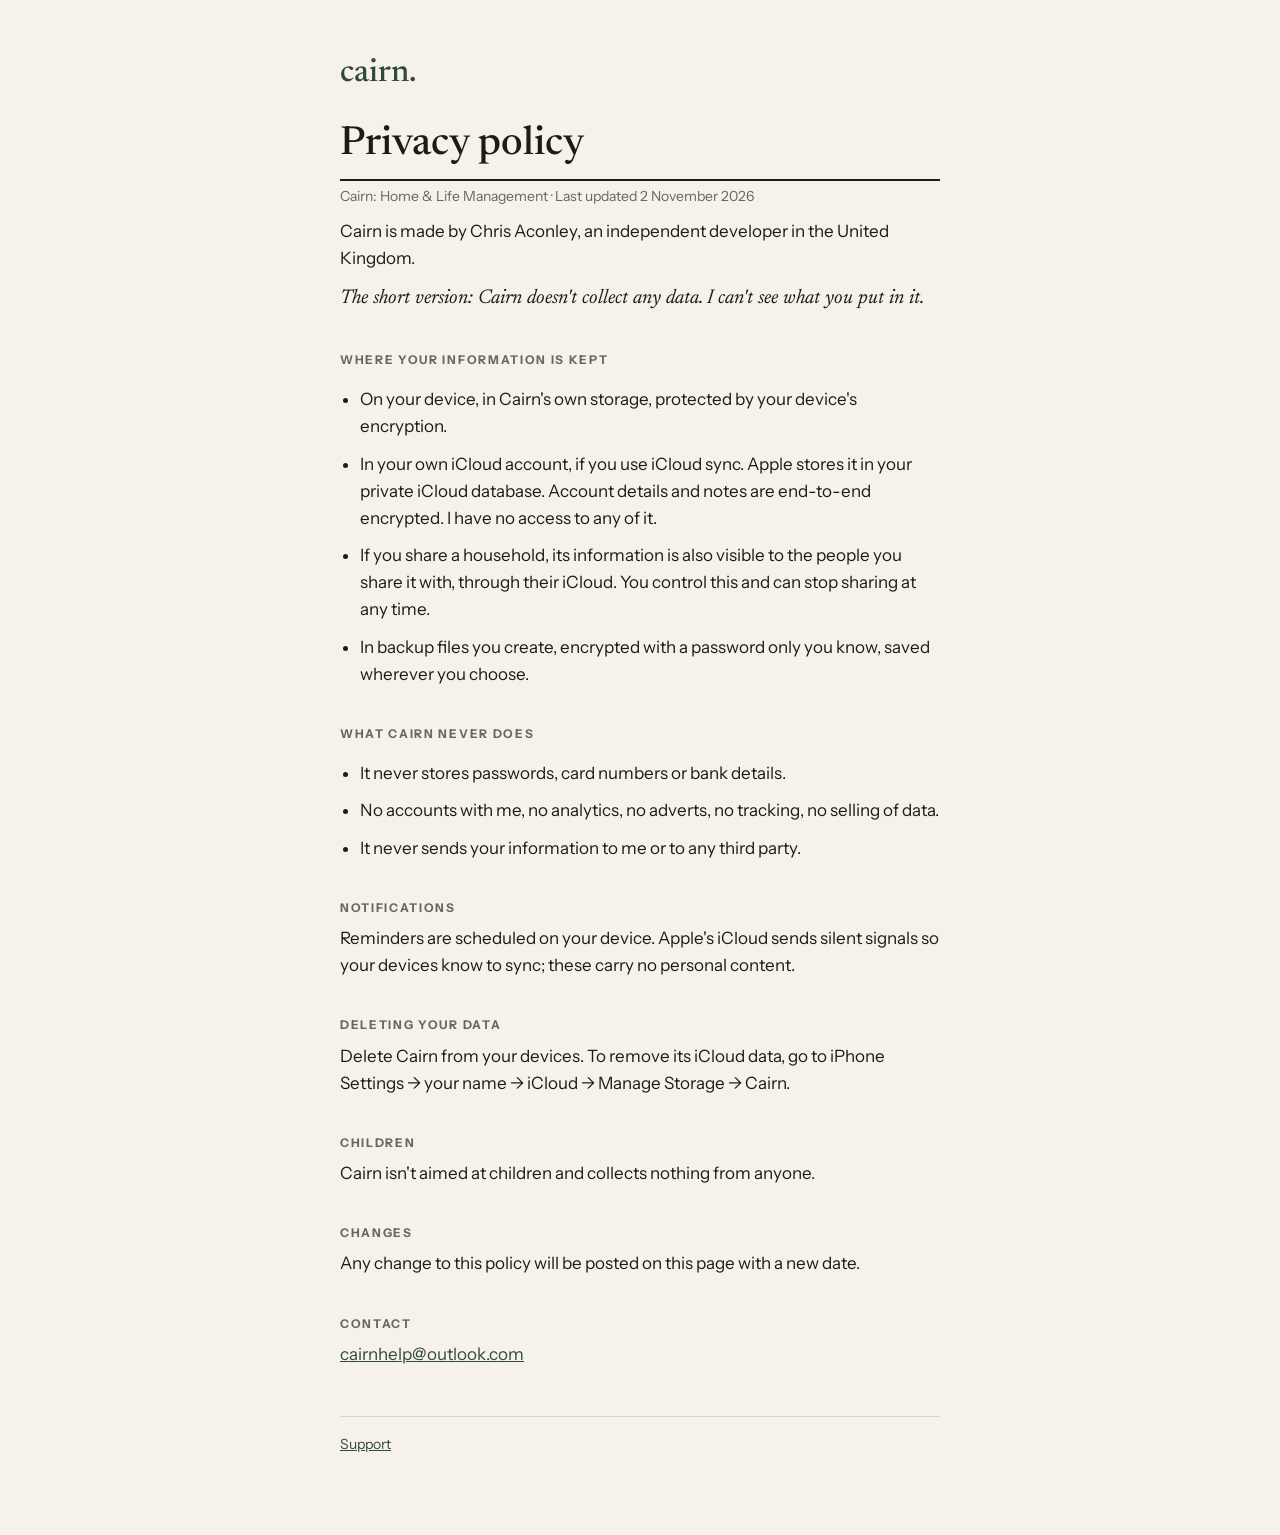
==== privacy.html @ 6e671b6a "Add files via upload" ====
<!doctype html><html lang="en-GB"><head><meta charset="utf-8"><meta name="viewport" content="width=device-width,initial-scale=1"><link rel="preconnect" href="https://fonts.googleapis.com"><link href="https://fonts.googleapis.com/css2?family=Newsreader:ital,opsz,wght@0,6..72,500;1,6..72,400&family=Instrument+Sans:wght@400;600&display=swap" rel="stylesheet"><link rel="stylesheet" href="style.css"><title>Cairn Privacy Policy</title></head><body><main>
<a class="mark" href="./">cairn.</a>
<h1>Privacy policy</h1>
<p class="meta">Cairn: Home &amp; Life Management · Last updated 2 November 2026</p>
<p>Cairn is made by Chris Aconley, an independent developer in the United Kingdom.</p>
<p class="lede">The short version: Cairn doesn't collect any data. I can't see what you put in it.</p>
<h2>Where your information is kept</h2>
<ul>
<li>On your device, in Cairn's own storage, protected by your device's encryption.</li>
<li>In your own iCloud account, if you use iCloud sync. Apple stores it in your private iCloud database. Account details and notes are end-to-end encrypted. I have no access to any of it.</li>
<li>If you share a household, its information is also visible to the people you share it with, through their iCloud. You control this and can stop sharing at any time.</li>
<li>In backup files you create, encrypted with a password only you know, saved wherever you choose.</li>
</ul>
<h2>What Cairn never does</h2>
<ul>
<li>It never stores passwords, card numbers or bank details.</li>
<li>No accounts with me, no analytics, no adverts, no tracking, no selling of data.</li>
<li>It never sends your information to me or to any third party.</li>
</ul>
<h2>Notifications</h2>
<p>Reminders are scheduled on your device. Apple's iCloud sends silent signals so your devices know to sync; these carry no personal content.</p>
<h2>Deleting your data</h2>
<p>Delete Cairn from your devices. To remove its iCloud data, go to iPhone Settings → your name → iCloud → Manage Storage → Cairn.</p>
<h2>Children</h2>
<p>Cairn isn't aimed at children and collects nothing from anyone.</p>
<h2>Changes</h2>
<p>Any change to this policy will be posted on this page with a new date.</p>
<h2>Contact</h2>
<p><a href="mailto:cairnhelp@outlook.com">cairnhelp@outlook.com</a></p>
<footer><a href="./">Support</a></footer>
</main></body></html>
---- style.css ----
:root{--paper:#F6F2EA;--ink:#1C1B19;--rule:#D9D2C5;--quiet:#6B655C;--accent:#2F4A3D}
@media (prefers-color-scheme:dark){:root{--paper:#191814;--ink:#EDE6D8;--rule:#34312A;--quiet:#A39C8E;--accent:#9FC2AE}}
*{box-sizing:border-box}
body{margin:0;background:var(--paper);color:var(--ink);font:17px/1.6 "Instrument Sans",system-ui,sans-serif}
main{max-width:640px;margin:0 auto;padding:48px 20px 80px}
.mark{font-family:Newsreader,Georgia,serif;font-size:32px;font-weight:500;color:var(--accent);text-decoration:none}
h1{font-family:Newsreader,Georgia,serif;font-weight:500;font-size:40px;line-height:1.1;margin:24px 0 4px;border-bottom:2px solid var(--ink);padding-bottom:12px}
h2{font-size:12px;letter-spacing:.14em;text-transform:uppercase;color:var(--quiet);margin:36px 0 8px}
.lede{font-family:Newsreader,Georgia,serif;font-style:italic;font-size:20px}
p,li{margin:0 0 10px}ul{padding-left:20px}
.meta,footer{color:var(--quiet);font-size:14px}
footer{margin-top:48px;border-top:1px solid var(--rule);padding-top:16px}
a{color:var(--accent)}
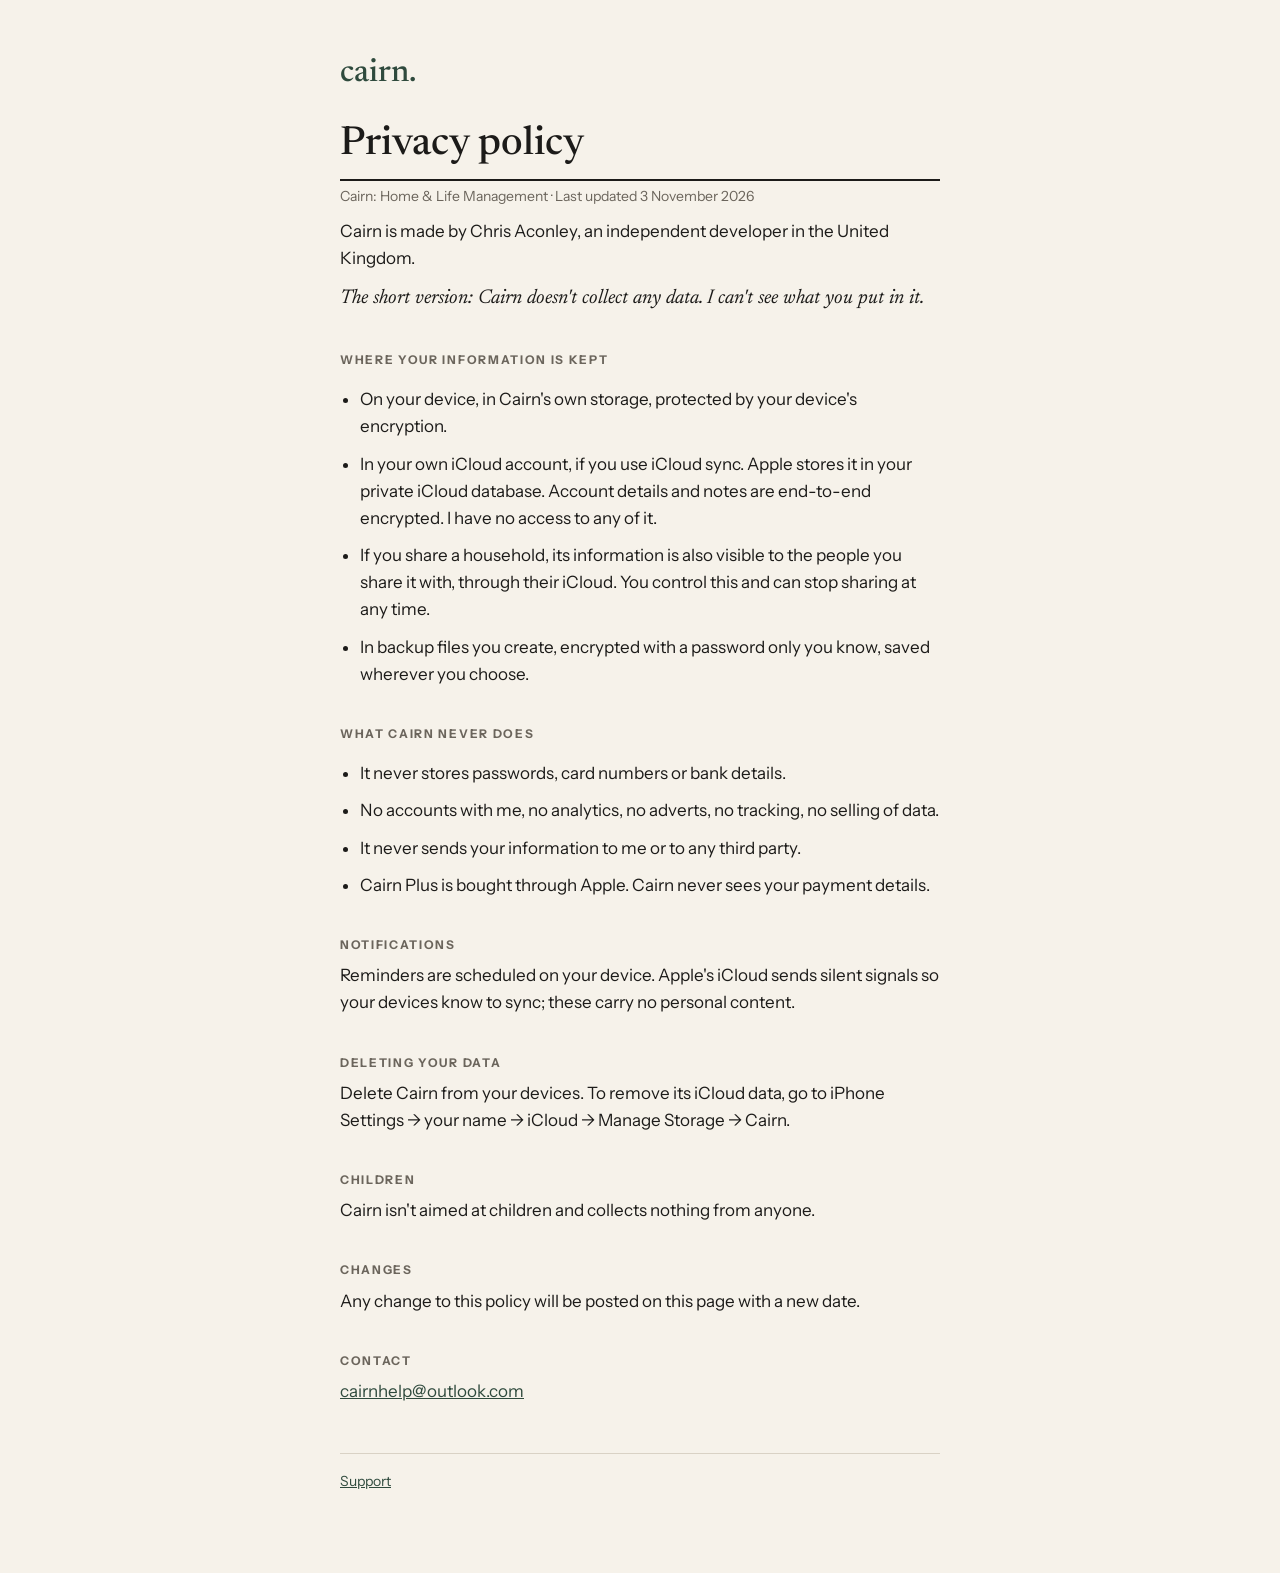
==== commit 62eb1c88: "Add files via upload" ====
--- a/privacy.html
+++ b/privacy.html
@@ -1,7 +1,7 @@
 <!doctype html><html lang="en-GB"><head><meta charset="utf-8"><meta name="viewport" content="width=device-width,initial-scale=1"><link rel="preconnect" href="https://fonts.googleapis.com"><link href="https://fonts.googleapis.com/css2?family=Newsreader:ital,opsz,wght@0,6..72,500;1,6..72,400&family=Instrument+Sans:wght@400;600&display=swap" rel="stylesheet"><link rel="stylesheet" href="style.css"><title>Cairn Privacy Policy</title></head><body><main>
 <a class="mark" href="./">cairn.</a>
 <h1>Privacy policy</h1>
-<p class="meta">Cairn: Home &amp; Life Management · Last updated 2 November 2026</p>
+<p class="meta">Cairn: Home &amp; Life Management · Last updated 3 November 2026</p>
 <p>Cairn is made by Chris Aconley, an independent developer in the United Kingdom.</p>
 <p class="lede">The short version: Cairn doesn't collect any data. I can't see what you put in it.</p>
 <h2>Where your information is kept</h2>
@@ -16,6 +16,7 @@
 <li>It never stores passwords, card numbers or bank details.</li>
 <li>No accounts with me, no analytics, no adverts, no tracking, no selling of data.</li>
 <li>It never sends your information to me or to any third party.</li>
+<li>Cairn Plus is bought through Apple. Cairn never sees your payment details.</li>
 </ul>
 <h2>Notifications</h2>
 <p>Reminders are scheduled on your device. Apple's iCloud sends silent signals so your devices know to sync; these carry no personal content.</p>
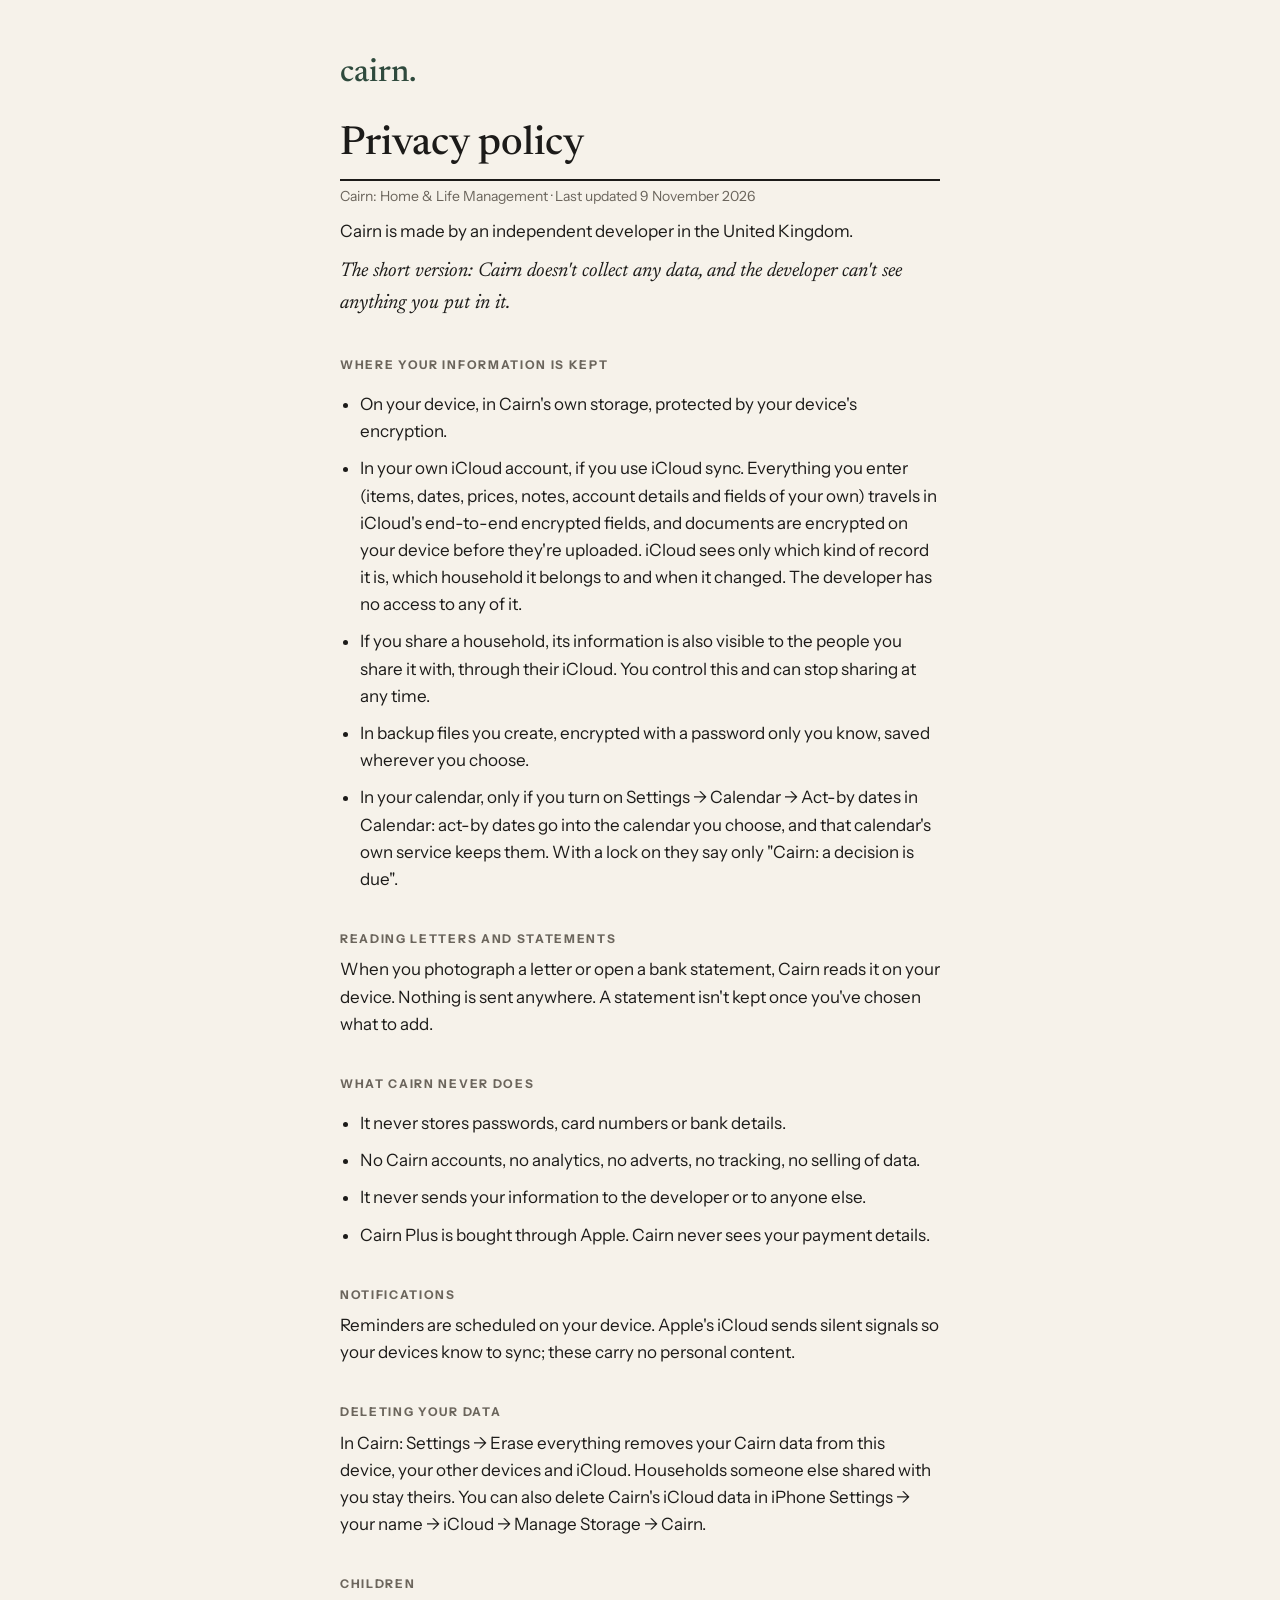
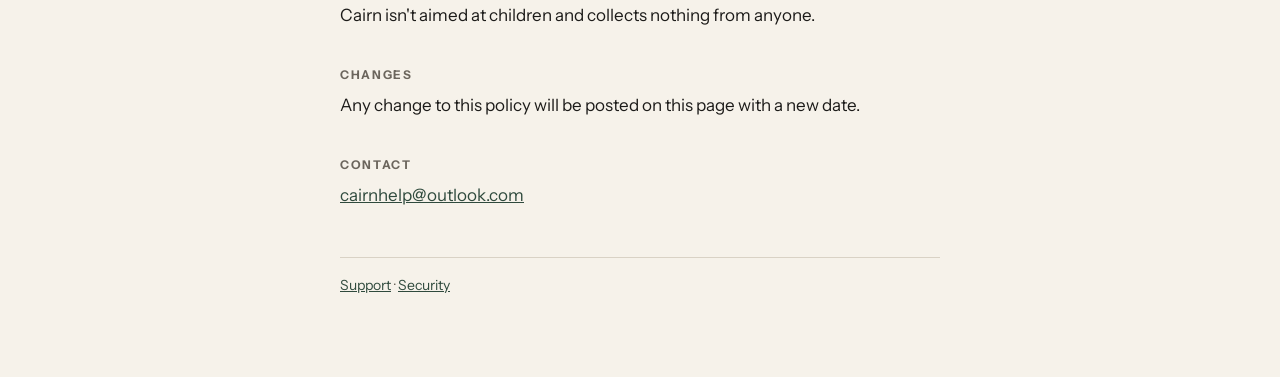
==== commit f1092dd2: "Add files via upload" ====
--- a/privacy.html
+++ b/privacy.html
@@ -1,32 +1,35 @@
 <!doctype html><html lang="en-GB"><head><meta charset="utf-8"><meta name="viewport" content="width=device-width,initial-scale=1"><link rel="preconnect" href="https://fonts.googleapis.com"><link href="https://fonts.googleapis.com/css2?family=Newsreader:ital,opsz,wght@0,6..72,500;1,6..72,400&family=Instrument+Sans:wght@400;600&display=swap" rel="stylesheet"><link rel="stylesheet" href="style.css"><title>Cairn Privacy Policy</title></head><body><main>
 <a class="mark" href="./">cairn.</a>
 <h1>Privacy policy</h1>
-<p class="meta">Cairn: Home &amp; Life Management · Last updated 3 November 2026</p>
-<p>Cairn is made by Chris Aconley, an independent developer in the United Kingdom.</p>
-<p class="lede">The short version: Cairn doesn't collect any data. I can't see what you put in it.</p>
+<p class="meta">Cairn: Home &amp; Life Management · Last updated 9 November 2026</p>
+<p>Cairn is made by an independent developer in the United Kingdom.</p>
+<p class="lede">The short version: Cairn doesn't collect any data, and the developer can't see anything you put in it.</p>
 <h2>Where your information is kept</h2>
 <ul>
 <li>On your device, in Cairn's own storage, protected by your device's encryption.</li>
-<li>In your own iCloud account, if you use iCloud sync. Apple stores it in your private iCloud database. Account details and notes are end-to-end encrypted. I have no access to any of it.</li>
+<li>In your own iCloud account, if you use iCloud sync. Everything you enter (items, dates, prices, notes, account details and fields of your own) travels in iCloud's end-to-end encrypted fields, and documents are encrypted on your device before they're uploaded. iCloud sees only which kind of record it is, which household it belongs to and when it changed. The developer has no access to any of it.</li>
 <li>If you share a household, its information is also visible to the people you share it with, through their iCloud. You control this and can stop sharing at any time.</li>
 <li>In backup files you create, encrypted with a password only you know, saved wherever you choose.</li>
+<li>In your calendar, only if you turn on Settings → Calendar → Act-by dates in Calendar: act-by dates go into the calendar you choose, and that calendar's own service keeps them. With a lock on they say only "Cairn: a decision is due".</li>
 </ul>
+<h2>Reading letters and statements</h2>
+<p>When you photograph a letter or open a bank statement, Cairn reads it on your device. Nothing is sent anywhere. A statement isn't kept once you've chosen what to add.</p>
 <h2>What Cairn never does</h2>
 <ul>
 <li>It never stores passwords, card numbers or bank details.</li>
-<li>No accounts with me, no analytics, no adverts, no tracking, no selling of data.</li>
-<li>It never sends your information to me or to any third party.</li>
+<li>No Cairn accounts, no analytics, no adverts, no tracking, no selling of data.</li>
+<li>It never sends your information to the developer or to anyone else.</li>
 <li>Cairn Plus is bought through Apple. Cairn never sees your payment details.</li>
 </ul>
 <h2>Notifications</h2>
 <p>Reminders are scheduled on your device. Apple's iCloud sends silent signals so your devices know to sync; these carry no personal content.</p>
 <h2>Deleting your data</h2>
-<p>Delete Cairn from your devices. To remove its iCloud data, go to iPhone Settings → your name → iCloud → Manage Storage → Cairn.</p>
+<p>In Cairn: Settings → Erase everything removes your Cairn data from this device, your other devices and iCloud. Households someone else shared with you stay theirs. You can also delete Cairn's iCloud data in iPhone Settings → your name → iCloud → Manage Storage → Cairn.</p>
 <h2>Children</h2>
 <p>Cairn isn't aimed at children and collects nothing from anyone.</p>
 <h2>Changes</h2>
 <p>Any change to this policy will be posted on this page with a new date.</p>
 <h2>Contact</h2>
 <p><a href="mailto:cairnhelp@outlook.com">cairnhelp@outlook.com</a></p>
-<footer><a href="./">Support</a></footer>
+<footer><a href="support.html">Support</a> · <a href="security.html">Security</a></footer>
 </main></body></html>
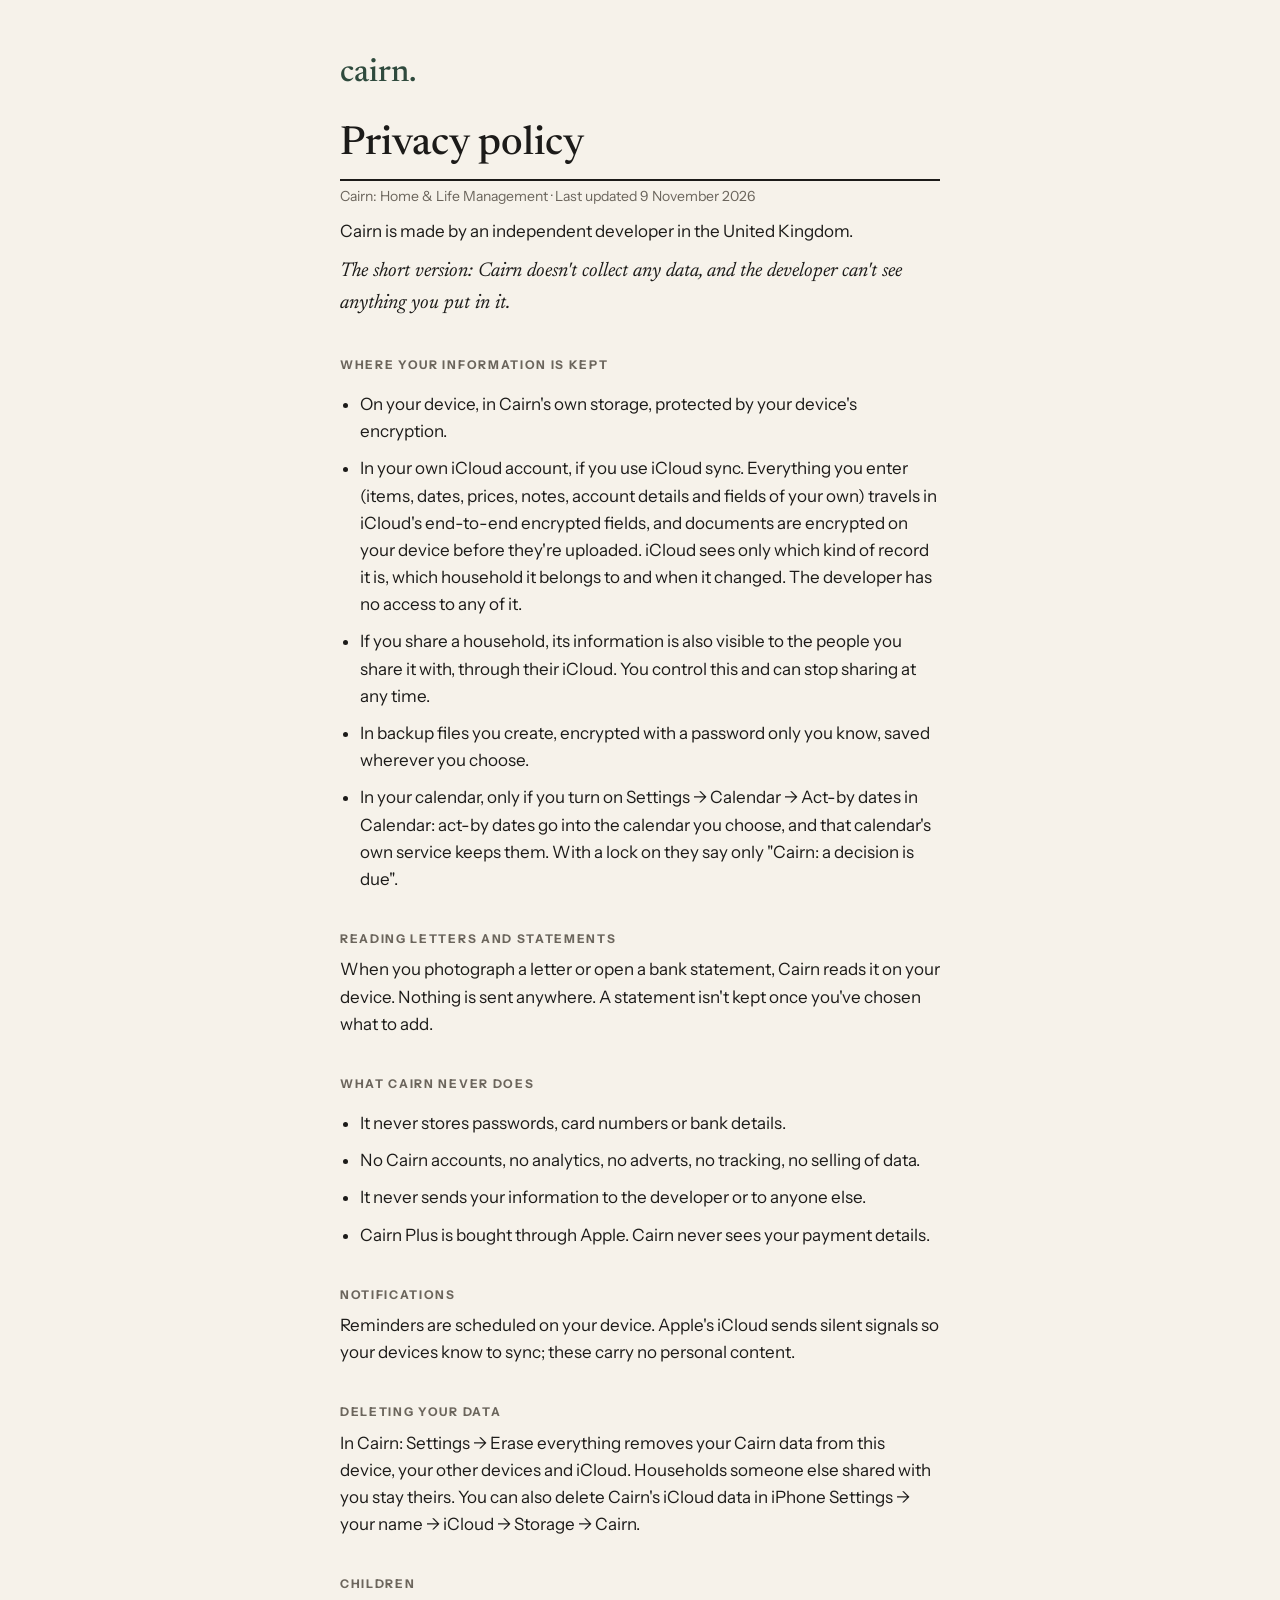
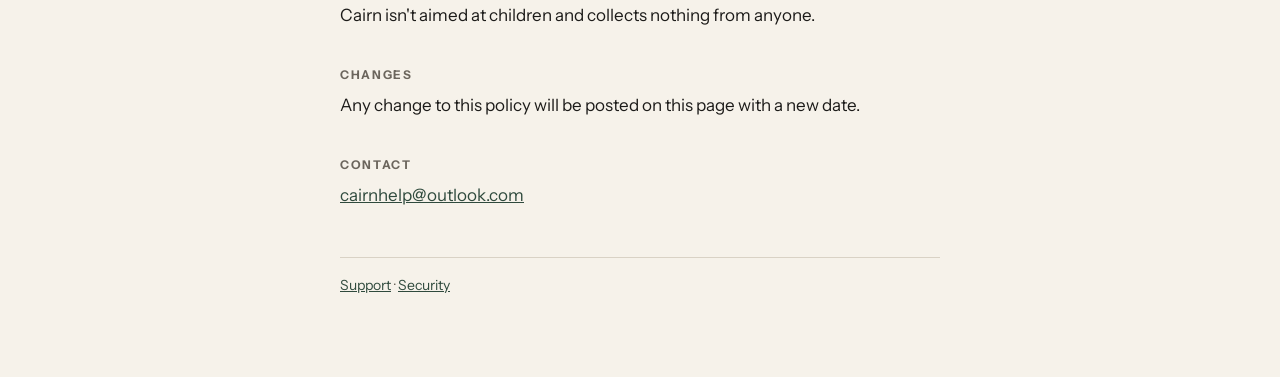
==== commit de4bbba0: "Add files via upload" ====
--- a/privacy.html
+++ b/privacy.html
@@ -24,7 +24,7 @@
 <h2>Notifications</h2>
 <p>Reminders are scheduled on your device. Apple's iCloud sends silent signals so your devices know to sync; these carry no personal content.</p>
 <h2>Deleting your data</h2>
-<p>In Cairn: Settings → Erase everything removes your Cairn data from this device, your other devices and iCloud. Households someone else shared with you stay theirs. You can also delete Cairn's iCloud data in iPhone Settings → your name → iCloud → Manage Storage → Cairn.</p>
+<p>In Cairn: Settings → Erase everything removes your Cairn data from this device, your other devices and iCloud. Households someone else shared with you stay theirs. You can also delete Cairn's iCloud data in iPhone Settings → your name → iCloud → Storage → Cairn.</p>
 <h2>Children</h2>
 <p>Cairn isn't aimed at children and collects nothing from anyone.</p>
 <h2>Changes</h2>
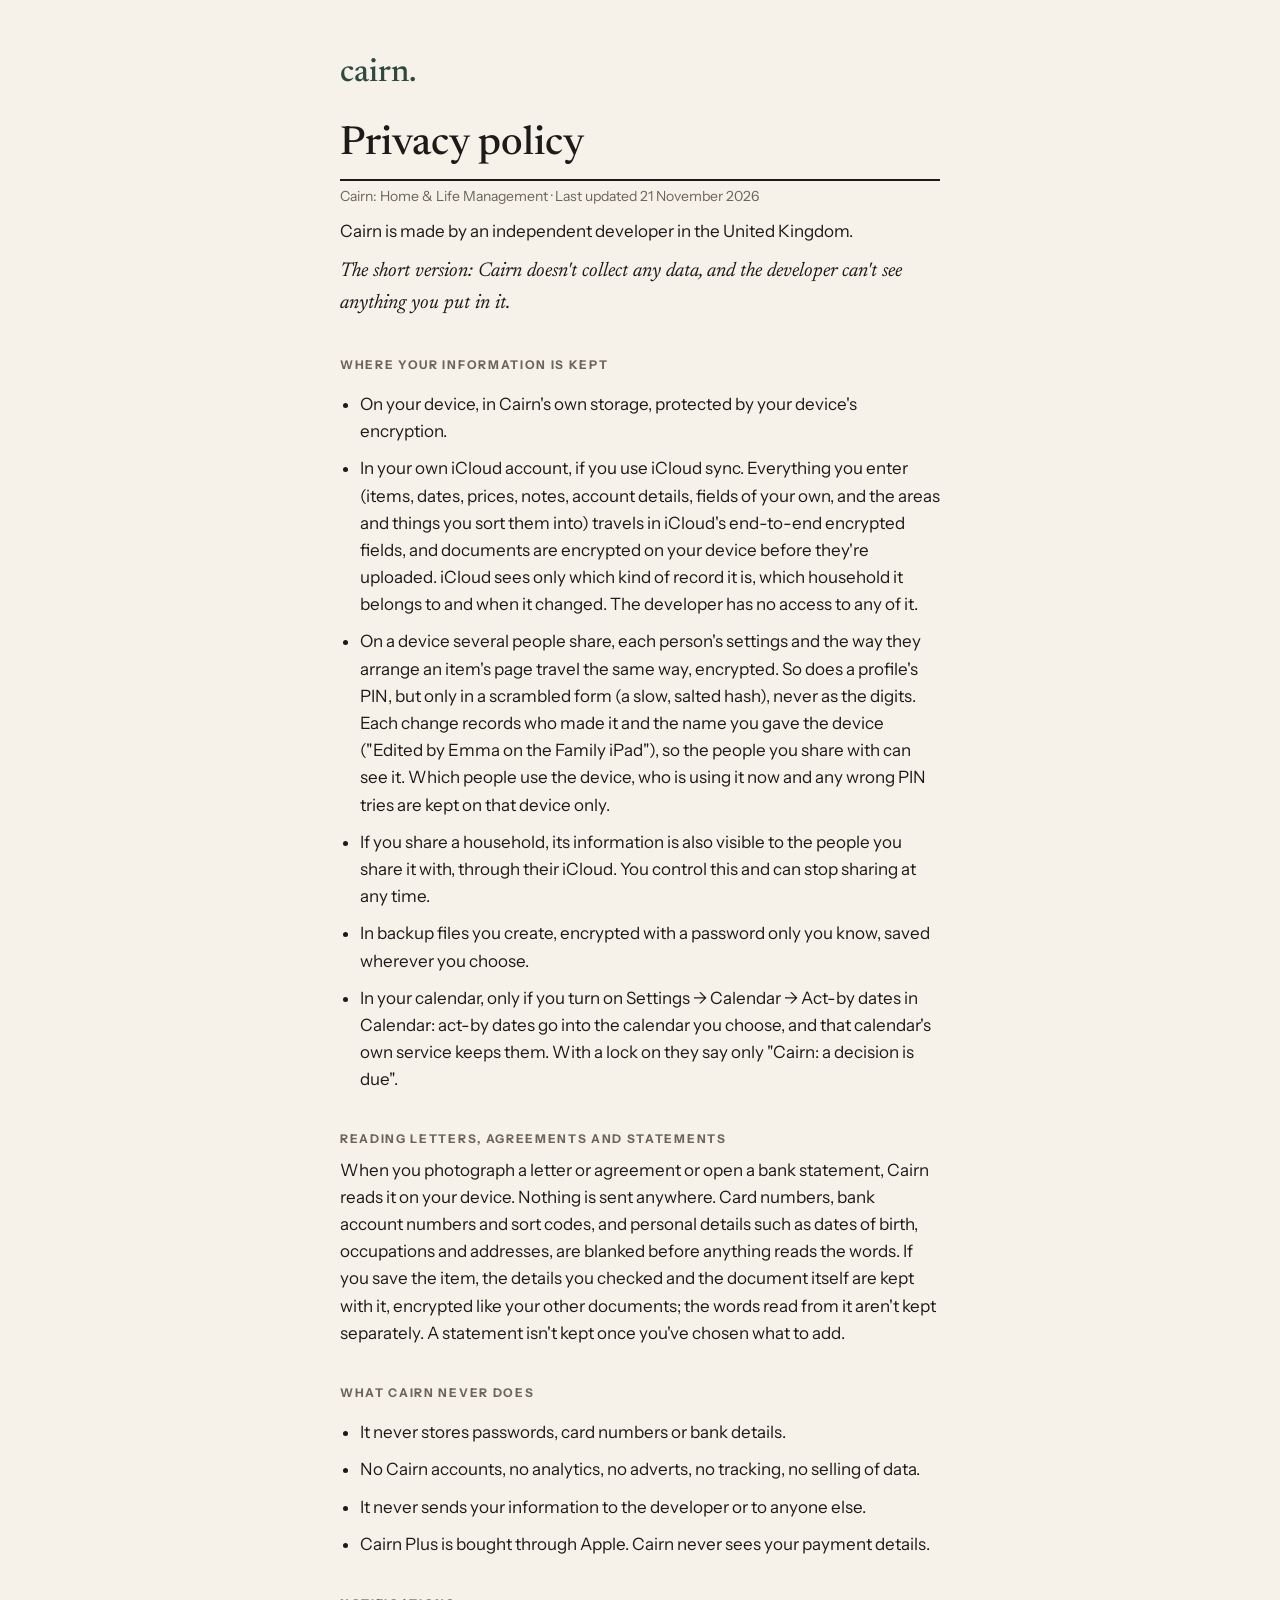
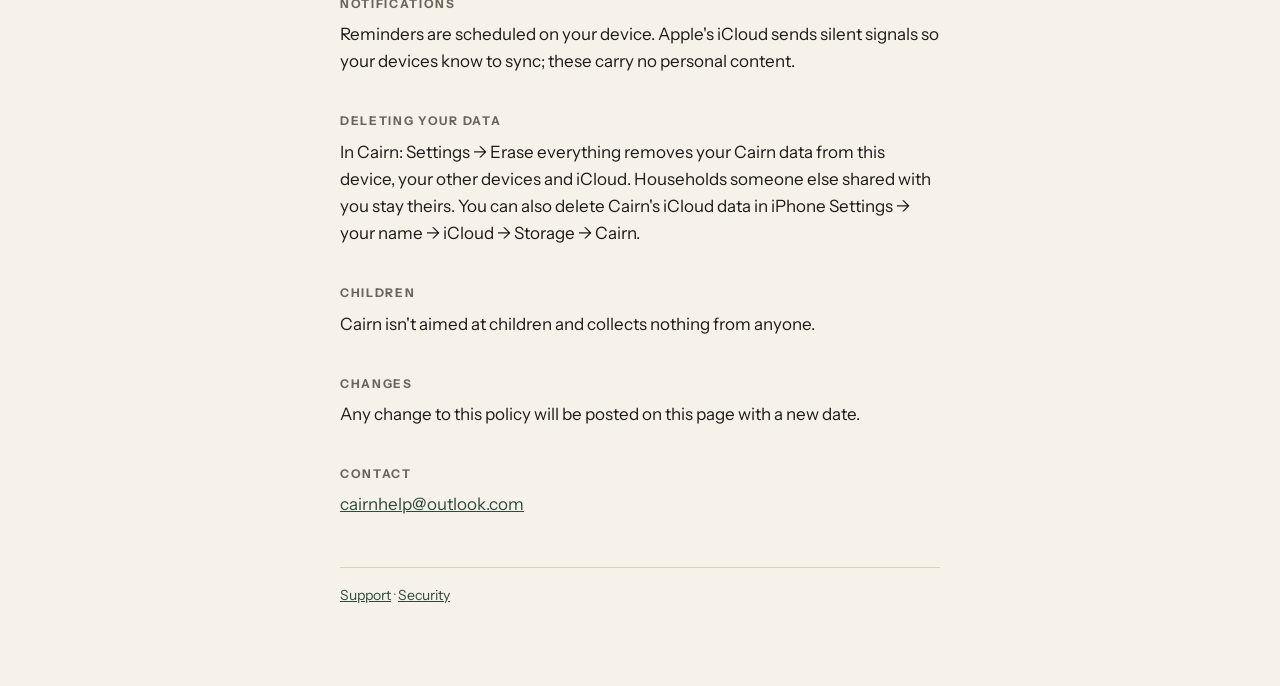
==== commit 851305ad: "Site for 1.0" ====
--- a/privacy.html
+++ b/privacy.html
@@ -1,19 +1,20 @@
 <!doctype html><html lang="en-GB"><head><meta charset="utf-8"><meta name="viewport" content="width=device-width,initial-scale=1"><link rel="preconnect" href="https://fonts.googleapis.com"><link href="https://fonts.googleapis.com/css2?family=Newsreader:ital,opsz,wght@0,6..72,500;1,6..72,400&family=Instrument+Sans:wght@400;600&display=swap" rel="stylesheet"><link rel="stylesheet" href="style.css"><title>Cairn Privacy Policy</title></head><body><main>
 <a class="mark" href="./">cairn.</a>
 <h1>Privacy policy</h1>
-<p class="meta">Cairn: Home &amp; Life Management · Last updated 9 November 2026</p>
+<p class="meta">Cairn: Home &amp; Life Management · Last updated 21 November 2026</p>
 <p>Cairn is made by an independent developer in the United Kingdom.</p>
 <p class="lede">The short version: Cairn doesn't collect any data, and the developer can't see anything you put in it.</p>
 <h2>Where your information is kept</h2>
 <ul>
 <li>On your device, in Cairn's own storage, protected by your device's encryption.</li>
-<li>In your own iCloud account, if you use iCloud sync. Everything you enter (items, dates, prices, notes, account details and fields of your own) travels in iCloud's end-to-end encrypted fields, and documents are encrypted on your device before they're uploaded. iCloud sees only which kind of record it is, which household it belongs to and when it changed. The developer has no access to any of it.</li>
+<li>In your own iCloud account, if you use iCloud sync. Everything you enter (items, dates, prices, notes, account details, fields of your own, and the areas and things you sort them into) travels in iCloud's end-to-end encrypted fields, and documents are encrypted on your device before they're uploaded. iCloud sees only which kind of record it is, which household it belongs to and when it changed. The developer has no access to any of it.</li>
+<li>On a device several people share, each person's settings and the way they arrange an item's page travel the same way, encrypted. So does a profile's PIN, but only in a scrambled form (a slow, salted hash), never as the digits. Each change records who made it and the name you gave the device ("Edited by Emma on the Family iPad"), so the people you share with can see it. Which people use the device, who is using it now and any wrong PIN tries are kept on that device only.</li>
 <li>If you share a household, its information is also visible to the people you share it with, through their iCloud. You control this and can stop sharing at any time.</li>
 <li>In backup files you create, encrypted with a password only you know, saved wherever you choose.</li>
 <li>In your calendar, only if you turn on Settings → Calendar → Act-by dates in Calendar: act-by dates go into the calendar you choose, and that calendar's own service keeps them. With a lock on they say only "Cairn: a decision is due".</li>
 </ul>
-<h2>Reading letters and statements</h2>
-<p>When you photograph a letter or open a bank statement, Cairn reads it on your device. Nothing is sent anywhere. A statement isn't kept once you've chosen what to add.</p>
+<h2>Reading letters, agreements and statements</h2>
+<p>When you photograph a letter or agreement or open a bank statement, Cairn reads it on your device. Nothing is sent anywhere. Card numbers, bank account numbers and sort codes, and personal details such as dates of birth, occupations and addresses, are blanked before anything reads the words. If you save the item, the details you checked and the document itself are kept with it, encrypted like your other documents; the words read from it aren't kept separately. A statement isn't kept once you've chosen what to add.</p>
 <h2>What Cairn never does</h2>
 <ul>
 <li>It never stores passwords, card numbers or bank details.</li>
